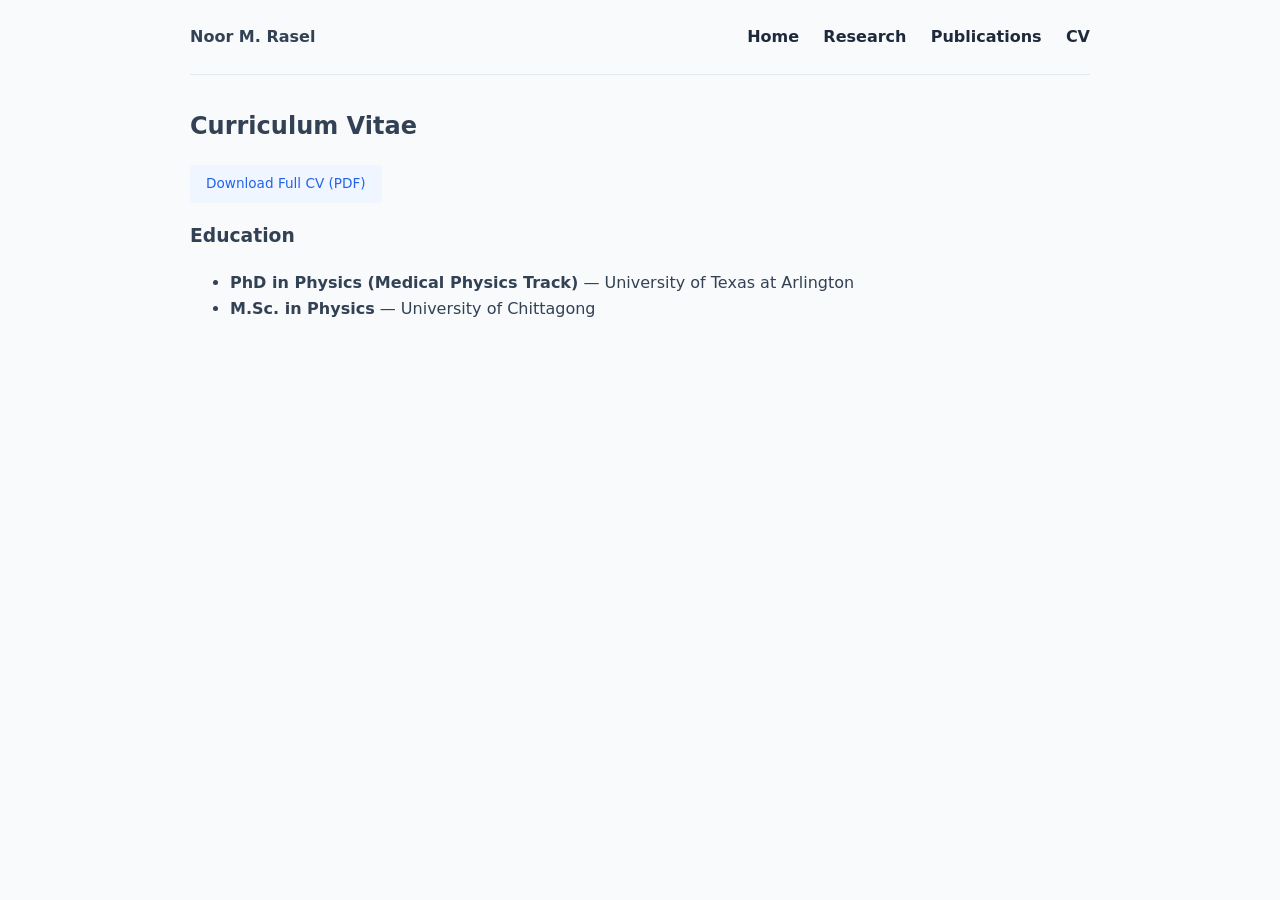
==== cv.html @ 44b54e33 "Create initial CV HTML structure" ====
<!DOCTYPE html>
<html lang="en">
<head>
  <meta charset="UTF-8"><meta name="viewport" content="width=device-width, initial-scale=1.0">
  <title>CV | Noor M. Rasel</title>
  <link rel="stylesheet" href="css/style.css">
</head>
<body>
  <nav>
    <strong>Noor M. Rasel</strong>
    <div>
      <a href="index.html">Home</a>
      <a href="research.html">Research</a>
      <a href="publications.html">Publications</a>
      <a href="cv.html">CV</a>
    </div>
  </nav>
  <main style="margin-top:2rem;">
    <h2>Curriculum Vitae</h2>
    <p><a href="CV_Noor_Rasel.pdf" target="_blank" class="tag" style="padding: 0.5rem 1rem; text-decoration:none;">Download Full CV (PDF)</a></p>
    <h3>Education</h3>
    <ul>
      <li><strong>PhD in Physics (Medical Physics Track)</strong> — University of Texas at Arlington</li>
      <li><strong>M.Sc. in Physics</strong> — University of Chittagong</li>
    </ul>
  </main>
</body>
</html>
---- css/style.css ----
:root {
  --primary-color: #1e293b;
  --accent-color: #2563eb;
  --bg-color: #f8fafc;
  --text-color: #334155;
}

body {
  font-family: system-ui, -apple-system, sans-serif;
  line-height: 1.6;
  color: var(--text-color);
  background-color: var(--bg-color);
  max-width: 900px;
  margin: 0 auto;
  padding: 0 1.5rem;
}

nav {
  display: flex;
  justify-content: space-between;
  align-items: center;
  padding: 1.5rem 0;
  border-bottom: 1px solid #e2e8f0;
}

nav a {
  color: var(--primary-color);
  text-decoration: none;
  font-weight: 600;
  margin-left: 1.2rem;
}

nav a:hover {
  color: var(--accent-color);
}

.card {
  background: white;
  padding: 1.5rem;
  border-radius: 8px;
  box-shadow: 0 1px 3px rgba(0, 0, 0, 0.1);
  margin-bottom: 1.5rem;
}

.tag {
  display: inline-block;
  background: #eff6ff;
  color: var(--accent-color);
  padding: 0.2rem 0.6rem;
  border-radius: 4px;
  font-size: 0.85rem;
  font-weight: 500;
  margin-right: 0.4rem;
}
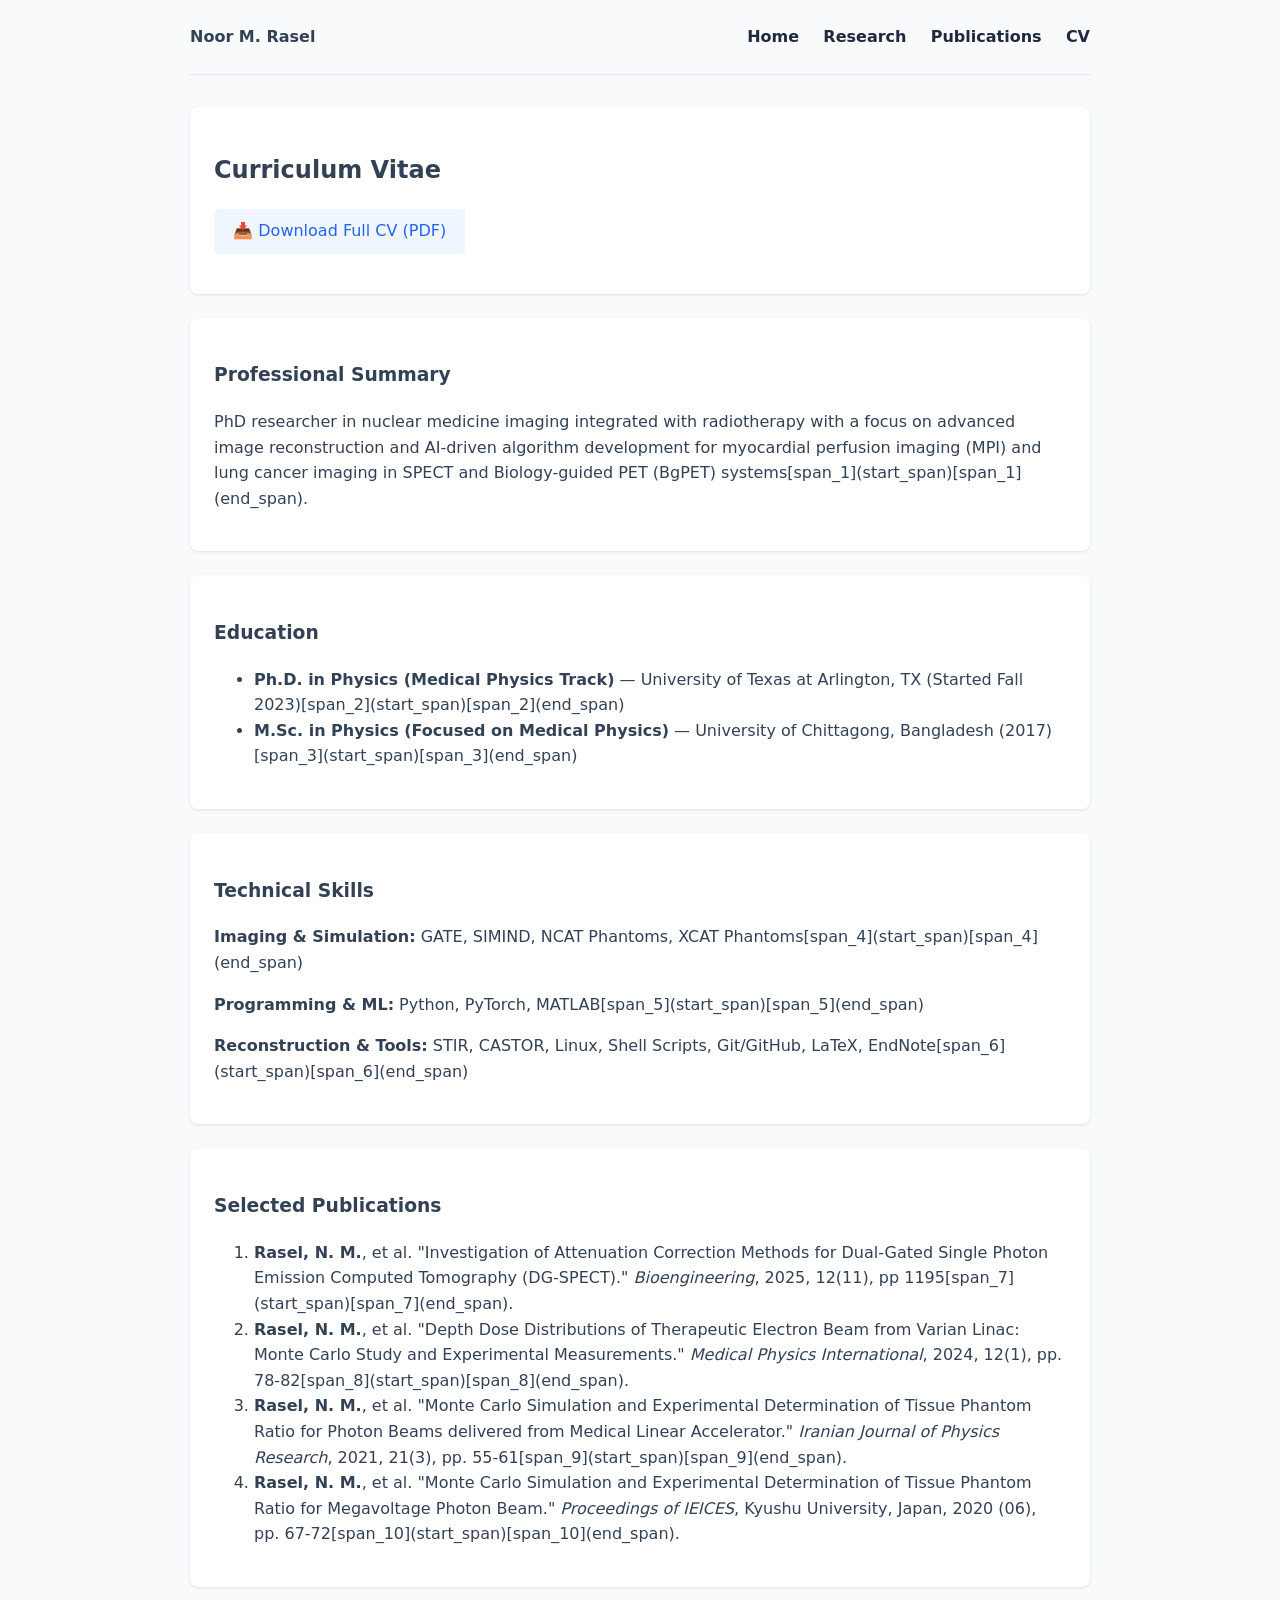
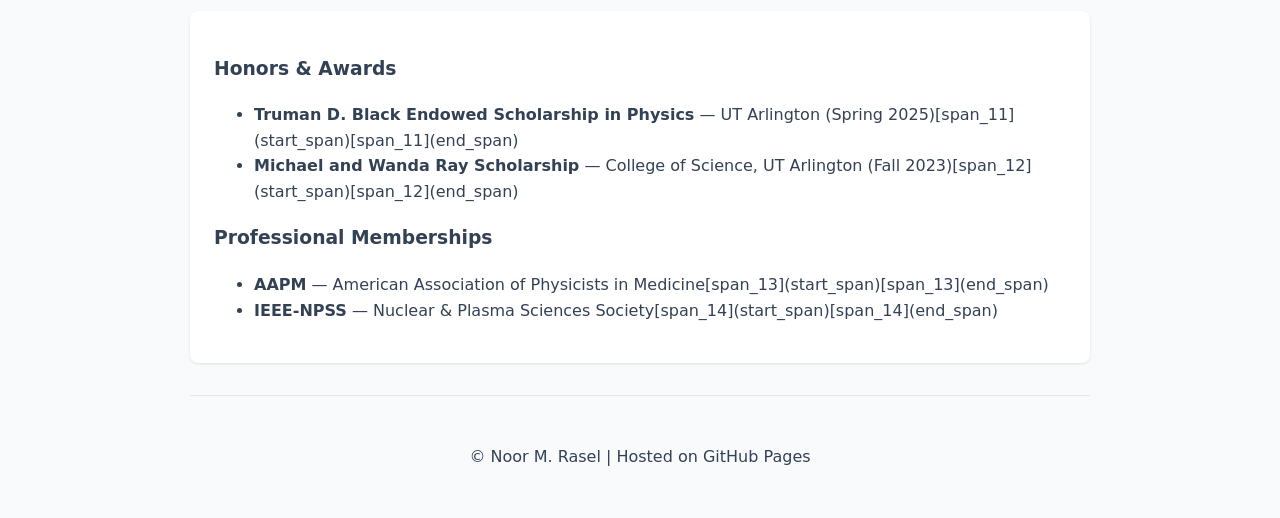
==== commit 60eb8773: "Revise CV layout and add new sections Updated CV section with professional summary, education, techn" ====
--- a/cv.html
+++ b/cv.html
@@ -1,7 +1,8 @@
 <!DOCTYPE html>
 <html lang="en">
 <head>
-  <meta charset="UTF-8"><meta name="viewport" content="width=device-width, initial-scale=1.0">
+  <meta charset="UTF-8">
+  <meta name="viewport" content="width=device-width, initial-scale=1.0">
   <title>CV | Noor M. Rasel</title>
   <link rel="stylesheet" href="css/style.css">
 </head>
@@ -15,14 +16,65 @@
       <a href="cv.html">CV</a>
     </div>
   </nav>
+
   <main style="margin-top:2rem;">
-    <h2>Curriculum Vitae</h2>
-    <p><a href="CV_Noor_Rasel.pdf" target="_blank" class="tag" style="padding: 0.5rem 1rem; text-decoration:none;">Download Full CV (PDF)</a></p>
-    <h3>Education</h3>
-    <ul>
-      <li><strong>PhD in Physics (Medical Physics Track)</strong> — University of Texas at Arlington</li>
-      <li><strong>M.Sc. in Physics</strong> — University of Chittagong</li>
-    </ul>
+    <section class="card">
+      <h2>Curriculum Vitae</h2>
+      <!-- Step 3: Link to auto-generated PDF compiled via GitHub Action -->
+      <p>
+        <a href="assets/CV_Noor_Rasel.pdf" target="_blank" class="tag" style="padding: 0.6rem 1.2rem; text-decoration:none; font-size: 1rem;">
+          📥 Download Full CV (PDF)
+        </a>
+      </p>
+    </section>
+
+    <section class="card">
+      <h3>Professional Summary</h3>
+      <p>PhD researcher in nuclear medicine imaging integrated with radiotherapy with a focus on advanced image reconstruction and AI-driven algorithm development for myocardial perfusion imaging (MPI) and lung cancer imaging in SPECT and Biology-guided PET (BgPET) systems[span_1](start_span)[span_1](end_span).</p>
+    </section>
+
+    <section class="card">
+      <h3>Education</h3>
+      <ul>
+        <li><strong>Ph.D. in Physics (Medical Physics Track)</strong> — University of Texas at Arlington, TX (Started Fall 2023)[span_2](start_span)[span_2](end_span)</li>
+        <li><strong>M.Sc. in Physics (Focused on Medical Physics)</strong> — University of Chittagong, Bangladesh (2017)[span_3](start_span)[span_3](end_span)</li>
+      </ul>
+    </section>
+
+    <section class="card">
+      <h3>Technical Skills</h3>
+      <p><strong>Imaging & Simulation:</strong> GATE, SIMIND, NCAT Phantoms, XCAT Phantoms[span_4](start_span)[span_4](end_span)</p>
+      <p><strong>Programming & ML:</strong> Python, PyTorch, MATLAB[span_5](start_span)[span_5](end_span)</p>
+      <p><strong>Reconstruction & Tools:</strong> STIR, CASTOR, Linux, Shell Scripts, Git/GitHub, LaTeX, EndNote[span_6](start_span)[span_6](end_span)</p>
+    </section>
+
+    <section class="card">
+      <h3>Selected Publications</h3>
+      <ol>
+        <li><strong>Rasel, N. M.</strong>, et al. "Investigation of Attenuation Correction Methods for Dual-Gated Single Photon Emission Computed Tomography (DG-SPECT)." <em>Bioengineering</em>, 2025, 12(11), pp 1195[span_7](start_span)[span_7](end_span).</li>
+        <li><strong>Rasel, N. M.</strong>, et al. "Depth Dose Distributions of Therapeutic Electron Beam from Varian Linac: Monte Carlo Study and Experimental Measurements." <em>Medical Physics International</em>, 2024, 12(1), pp. 78-82[span_8](start_span)[span_8](end_span).</li>
+        <li><strong>Rasel, N. M.</strong>, et al. "Monte Carlo Simulation and Experimental Determination of Tissue Phantom Ratio for Photon Beams delivered from Medical Linear Accelerator." <em>Iranian Journal of Physics Research</em>, 2021, 21(3), pp. 55-61[span_9](start_span)[span_9](end_span).</li>
+        <li><strong>Rasel, N. M.</strong>, et al. "Monte Carlo Simulation and Experimental Determination of Tissue Phantom Ratio for Megavoltage Photon Beam." <em>Proceedings of IEICES</em>, Kyushu University, Japan, 2020 (06), pp. 67-72[span_10](start_span)[span_10](end_span).</li>
+      </ol>
+    </section>
+
+    <section class="card">
+      <h3>Honors & Awards</h3>
+      <ul>
+        <li><strong>Truman D. Black Endowed Scholarship in Physics</strong> — UT Arlington (Spring 2025)[span_11](start_span)[span_11](end_span)</li>
+        <li><strong>Michael and Wanda Ray Scholarship</strong> — College of Science, UT Arlington (Fall 2023)[span_12](start_span)[span_12](end_span)</li>
+      </ul>
+
+      <h3>Professional Memberships</h3>
+      <ul>
+        <li><strong>AAPM</strong> — American Association of Physicists in Medicine[span_13](start_span)[span_13](end_span)</li>
+        <li><strong>IEEE-NPSS</strong> — Nuclear & Plasma Sciences Society[span_14](start_span)[span_14](end_span)</li>
+      </ul>
+    </section>
   </main>
+
+  <footer style="text-align: center; padding: 2rem 0; border-top: 1px solid #e2e8f0; margin-top: 2rem;">
+    <p>&copy; Noor M. Rasel | Hosted on GitHub Pages</p>
+  </footer>
 </body>
 </html>
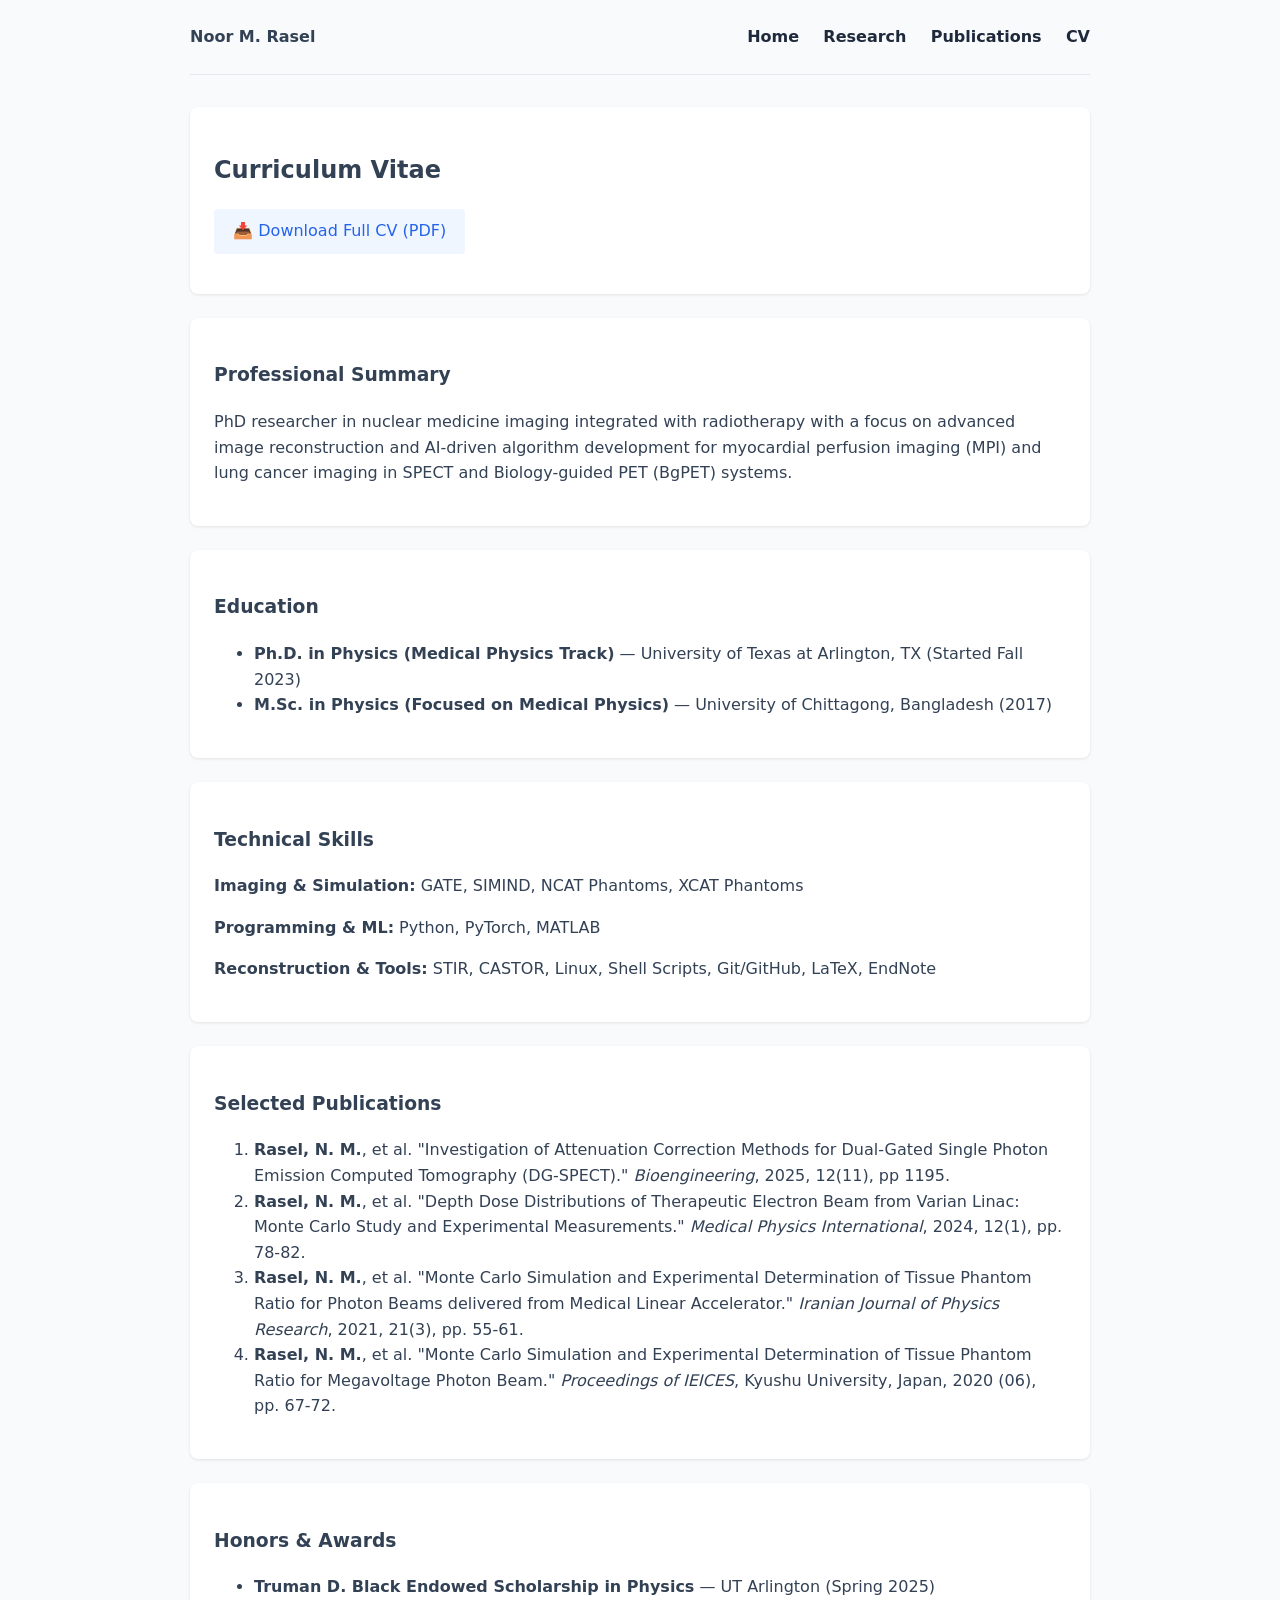
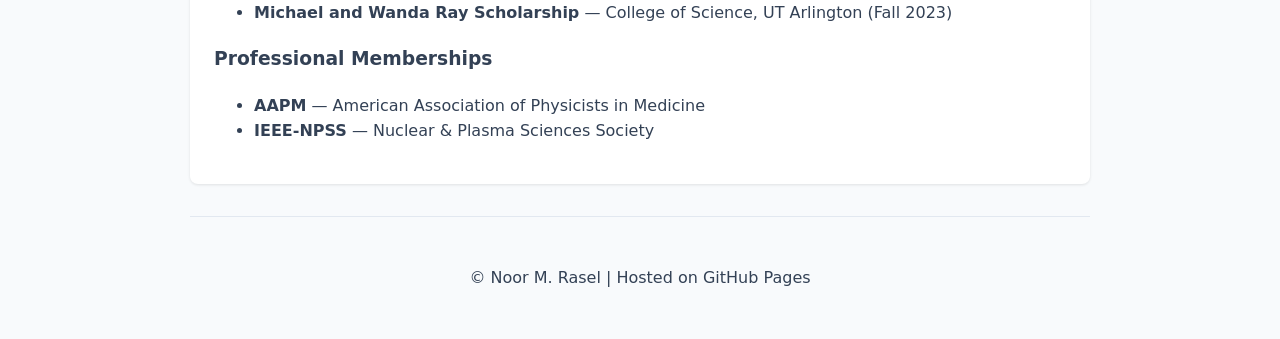
==== commit 3894f67f: "Update CV content and remove unnecessary comments" ====
--- a/cv.html
+++ b/cv.html
@@ -20,8 +20,8 @@
   <main style="margin-top:2rem;">
     <section class="card">
       <h2>Curriculum Vitae</h2>
-      <!-- Step 3: Link to auto-generated PDF compiled via GitHub Action -->
       <p>
+        <!-- Update link below to "CV_Noor_Rasel.pdf" if the file is in your main repository root -->
         <a href="assets/CV_Noor_Rasel.pdf" target="_blank" class="tag" style="padding: 0.6rem 1.2rem; text-decoration:none; font-size: 1rem;">
           📥 Download Full CV (PDF)
         </a>
@@ -30,45 +30,45 @@
 
     <section class="card">
       <h3>Professional Summary</h3>
-      <p>PhD researcher in nuclear medicine imaging integrated with radiotherapy with a focus on advanced image reconstruction and AI-driven algorithm development for myocardial perfusion imaging (MPI) and lung cancer imaging in SPECT and Biology-guided PET (BgPET) systems[span_1](start_span)[span_1](end_span).</p>
+      <p>PhD researcher in nuclear medicine imaging integrated with radiotherapy with a focus on advanced image reconstruction and AI-driven algorithm development for myocardial perfusion imaging (MPI) and lung cancer imaging in SPECT and Biology-guided PET (BgPET) systems.</p>
     </section>
 
     <section class="card">
       <h3>Education</h3>
       <ul>
-        <li><strong>Ph.D. in Physics (Medical Physics Track)</strong> — University of Texas at Arlington, TX (Started Fall 2023)[span_2](start_span)[span_2](end_span)</li>
-        <li><strong>M.Sc. in Physics (Focused on Medical Physics)</strong> — University of Chittagong, Bangladesh (2017)[span_3](start_span)[span_3](end_span)</li>
+        <li><strong>Ph.D. in Physics (Medical Physics Track)</strong> — University of Texas at Arlington, TX (Started Fall 2023)</li>
+        <li><strong>M.Sc. in Physics (Focused on Medical Physics)</strong> — University of Chittagong, Bangladesh (2017)</li>
       </ul>
     </section>
 
     <section class="card">
       <h3>Technical Skills</h3>
-      <p><strong>Imaging & Simulation:</strong> GATE, SIMIND, NCAT Phantoms, XCAT Phantoms[span_4](start_span)[span_4](end_span)</p>
-      <p><strong>Programming & ML:</strong> Python, PyTorch, MATLAB[span_5](start_span)[span_5](end_span)</p>
-      <p><strong>Reconstruction & Tools:</strong> STIR, CASTOR, Linux, Shell Scripts, Git/GitHub, LaTeX, EndNote[span_6](start_span)[span_6](end_span)</p>
+      <p><strong>Imaging & Simulation:</strong> GATE, SIMIND, NCAT Phantoms, XCAT Phantoms</p>
+      <p><strong>Programming & ML:</strong> Python, PyTorch, MATLAB</p>
+      <p><strong>Reconstruction & Tools:</strong> STIR, CASTOR, Linux, Shell Scripts, Git/GitHub, LaTeX, EndNote</p>
     </section>
 
     <section class="card">
       <h3>Selected Publications</h3>
       <ol>
-        <li><strong>Rasel, N. M.</strong>, et al. "Investigation of Attenuation Correction Methods for Dual-Gated Single Photon Emission Computed Tomography (DG-SPECT)." <em>Bioengineering</em>, 2025, 12(11), pp 1195[span_7](start_span)[span_7](end_span).</li>
-        <li><strong>Rasel, N. M.</strong>, et al. "Depth Dose Distributions of Therapeutic Electron Beam from Varian Linac: Monte Carlo Study and Experimental Measurements." <em>Medical Physics International</em>, 2024, 12(1), pp. 78-82[span_8](start_span)[span_8](end_span).</li>
-        <li><strong>Rasel, N. M.</strong>, et al. "Monte Carlo Simulation and Experimental Determination of Tissue Phantom Ratio for Photon Beams delivered from Medical Linear Accelerator." <em>Iranian Journal of Physics Research</em>, 2021, 21(3), pp. 55-61[span_9](start_span)[span_9](end_span).</li>
-        <li><strong>Rasel, N. M.</strong>, et al. "Monte Carlo Simulation and Experimental Determination of Tissue Phantom Ratio for Megavoltage Photon Beam." <em>Proceedings of IEICES</em>, Kyushu University, Japan, 2020 (06), pp. 67-72[span_10](start_span)[span_10](end_span).</li>
+        <li><strong>Rasel, N. M.</strong>, et al. "Investigation of Attenuation Correction Methods for Dual-Gated Single Photon Emission Computed Tomography (DG-SPECT)." <em>Bioengineering</em>, 2025, 12(11), pp 1195.</li>
+        <li><strong>Rasel, N. M.</strong>, et al. "Depth Dose Distributions of Therapeutic Electron Beam from Varian Linac: Monte Carlo Study and Experimental Measurements." <em>Medical Physics International</em>, 2024, 12(1), pp. 78-82.</li>
+        <li><strong>Rasel, N. M.</strong>, et al. "Monte Carlo Simulation and Experimental Determination of Tissue Phantom Ratio for Photon Beams delivered from Medical Linear Accelerator." <em>Iranian Journal of Physics Research</em>, 2021, 21(3), pp. 55-61.</li>
+        <li><strong>Rasel, N. M.</strong>, et al. "Monte Carlo Simulation and Experimental Determination of Tissue Phantom Ratio for Megavoltage Photon Beam." <em>Proceedings of IEICES</em>, Kyushu University, Japan, 2020 (06), pp. 67-72.</li>
       </ol>
     </section>
 
     <section class="card">
       <h3>Honors & Awards</h3>
       <ul>
-        <li><strong>Truman D. Black Endowed Scholarship in Physics</strong> — UT Arlington (Spring 2025)[span_11](start_span)[span_11](end_span)</li>
-        <li><strong>Michael and Wanda Ray Scholarship</strong> — College of Science, UT Arlington (Fall 2023)[span_12](start_span)[span_12](end_span)</li>
+        <li><strong>Truman D. Black Endowed Scholarship in Physics</strong> — UT Arlington (Spring 2025)</li>
+        <li><strong>Michael and Wanda Ray Scholarship</strong> — College of Science, UT Arlington (Fall 2023)</li>
       </ul>
 
       <h3>Professional Memberships</h3>
       <ul>
-        <li><strong>AAPM</strong> — American Association of Physicists in Medicine[span_13](start_span)[span_13](end_span)</li>
-        <li><strong>IEEE-NPSS</strong> — Nuclear & Plasma Sciences Society[span_14](start_span)[span_14](end_span)</li>
+        <li><strong>AAPM</strong> — American Association of Physicists in Medicine</li>
+        <li><strong>IEEE-NPSS</strong> — Nuclear & Plasma Sciences Society</li>
       </ul>
     </section>
   </main>
@@ -78,3 +78,4 @@
   </footer>
 </body>
 </html>
+
